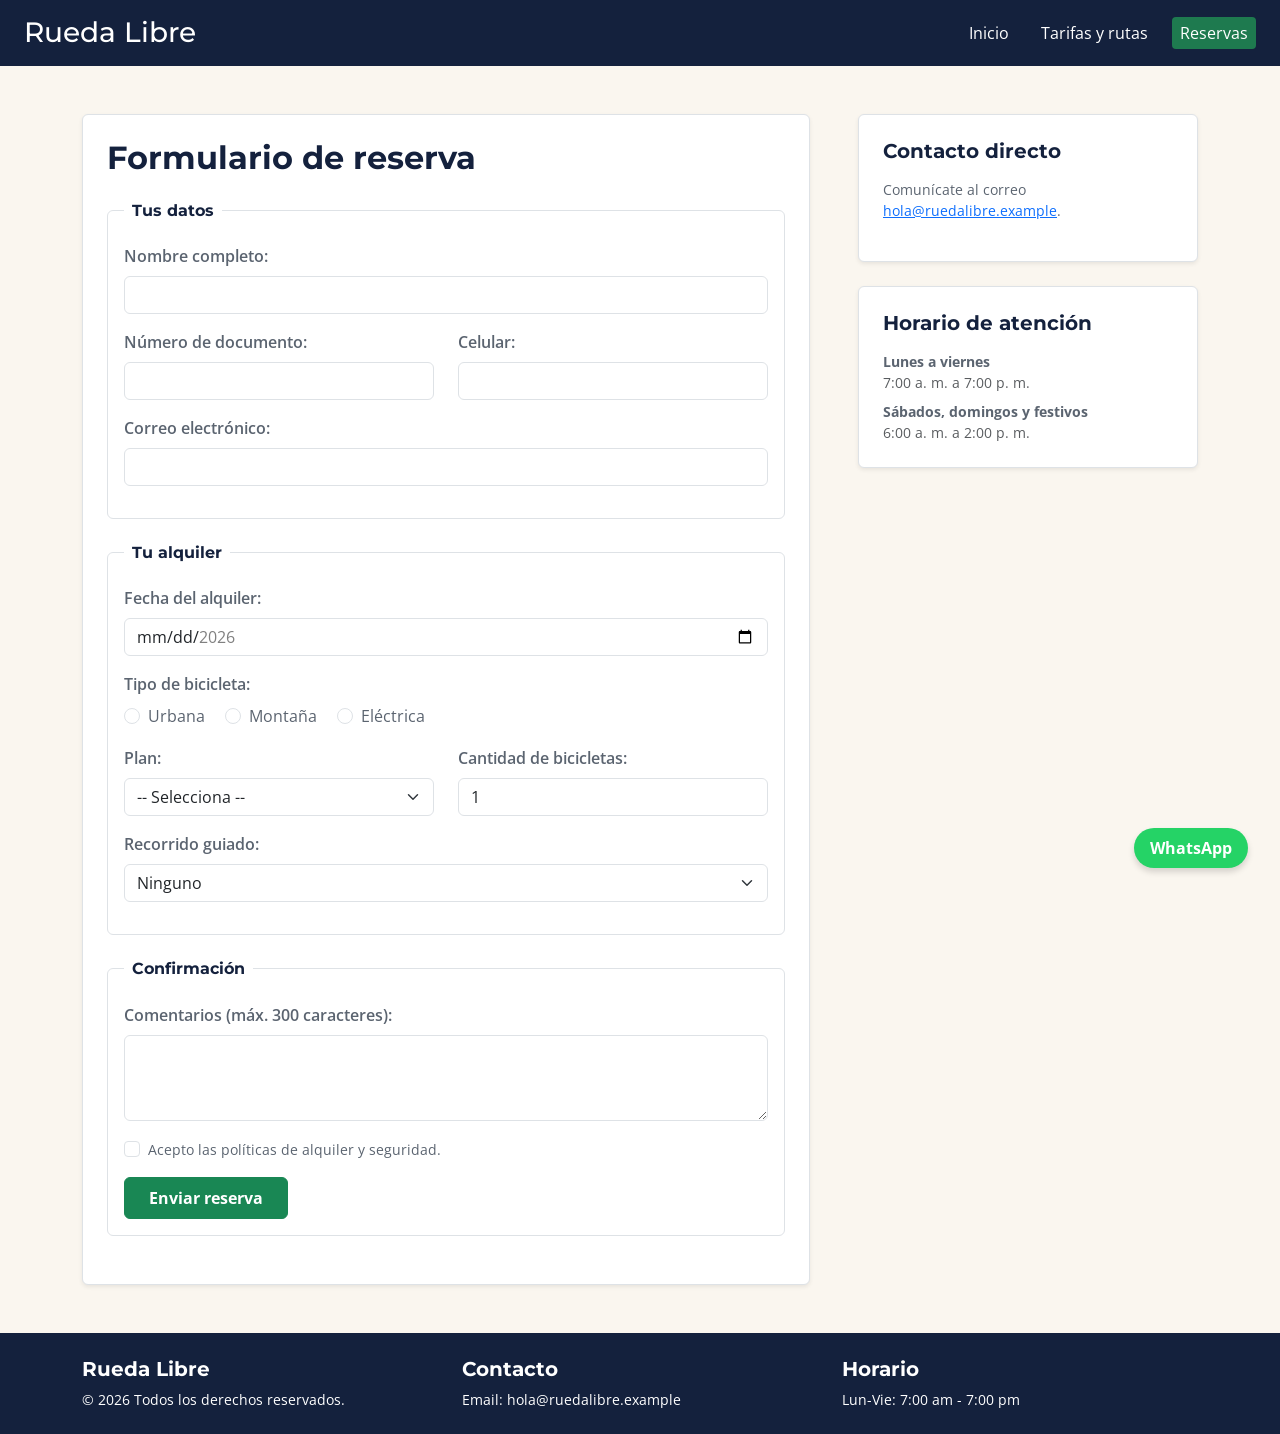
==== paginas/reservas.html @ 64394b45 "reorganizar codigo con bootstrap y adicion de imagenes" ====
<!DOCTYPE html>
<html lang="es">

<head>
    <meta charset="UTF-8">
    <meta name="viewport" content="width=device-width, initial-scale=1.0">
    <meta name="description" content="Reserva tu bicicleta o recorrido guiado en Rueda Libre de forma rápida y segura.">
    <title>Reservas | Rueda Libre</title>

    <link rel="preconnect" href="https://fonts.googleapis.com">
    <link rel="preconnect" href="https://fonts.gstatic.com" crossorigin>
    <link href="https://fonts.googleapis.com/css2?family=Montserrat:wght@700&family=Open+Sans:wght@400;600&display=swap"
        rel="stylesheet">

    <!-- Bootstrap 5.3 CSS CDN -->
    <link href="https://cdn.jsdelivr.net/npm/bootstrap@5.3.3/dist/css/bootstrap.min.css" rel="stylesheet"
        integrity="sha384-QWTKZyjpPEjISv5WaRU9OFeRpok6YctnYmDr5pNlyT2bRjXh0JMhjY6hW+ALEwIH" crossorigin="anonymous">

    <link rel="stylesheet" href="../css/styles.css">
</head>

<body class="bg-crema text-gris-asfalto">
    <header
        class="bg-azul-noche text-white py-3 px-4 d-flex flex-column flex-md-row justify-content-between align-items-center">
        <h1 class="h3 m-0 font-titulos text-white">Rueda Libre</h1>
        <nav aria-label="Navegación principal">
            <ul id="menu" class="nav gap-3 mt-2 mt-md-0">
                <li class="nav-item"><a href="../index.html" class="nav-link text-white px-2 py-1">Inicio</a></li>
                <li class="nav-item"><a href="tarifas.html" class="nav-link text-white px-2 py-1">Tarifas y rutas</a>
                </li>
                <li class="nav-item"><a href="reservas.html" class="nav-link text-white px-2 py-1 activo">Reservas</a>
                </li>
            </ul>
        </nav>
    </header>

    <main class="container my-5">
        <div class="row g-5">
            <!-- Formulario de reserva (Proporción 8/4 en md) -->
            <div class="col-12 col-md-8">
                <section class="bg-white p-4 rounded shadow-sm border">
                    <h2 class="fw-bold font-titulos text-azul-noche mb-4">Formulario de reserva</h2>
                    <form action="#" method="POST" class="needs-validation">
                        <fieldset class="mb-4 border p-3 rounded">
                            <legend class="float-none w-auto px-2 h6 fw-bold font-titulos text-azul-noche">Tus datos
                            </legend>

                            <div class="mb-3">
                                <label for="nombre" class="form-label fw-semibold">Nombre completo:</label>
                                <input type="text" id="nombre" name="nombre" class="form-control" required
                                    minlength="3">
                            </div>

                            <div class="row">
                                <div class="col-12 col-sm-6 mb-3">
                                    <label for="documento" class="form-label fw-semibold">Número de documento:</label>
                                    <input type="text" id="documento" name="documento" class="form-control" required
                                        pattern="[0-9]{6,10}" title="Entre 6 y 10 dígitos numéricos">
                                </div>
                                <div class="col-12 col-sm-6 mb-3">
                                    <label for="celular" class="form-label fw-semibold">Celular:</label>
                                    <input type="tel" id="celular" name="celular" class="form-control" required
                                        pattern="3[0-9]{9}" title="10 dígitos empezando por 3">
                                </div>
                            </div>

                            <div class="mb-3">
                                <label for="correo" class="form-label fw-semibold">Correo electrónico:</label>
                                <input type="email" id="correo" name="correo" class="form-control" required>
                            </div>
                        </fieldset>

                        <fieldset class="mb-4 border p-3 rounded">
                            <legend class="float-none w-auto px-2 h6 fw-bold font-titulos text-azul-noche">Tu alquiler
                            </legend>

                            <div class="mb-3">
                                <label for="fecha" class="form-label fw-semibold">Fecha del alquiler:</label>
                                <input type="date" id="fecha" name="fecha" class="form-control" min="2026-11-01"
                                    max="2026-12-31" required>
                            </div>

                            <div class="mb-3">
                                <label class="form-label fw-semibold d-block">Tipo de bicicleta:</label>
                                <div class="form-check form-check-inline">
                                    <input class="form-check-input" type="radio" name="tipo_bici" id="biciUrbana"
                                        value="urbana" required>
                                    <label class="form-check-label" for="biciUrbana">Urbana</label>
                                </div>
                                <div class="form-check form-check-inline">
                                    <input class="form-check-input" type="radio" name="tipo_bici" id="biciMontana"
                                        value="montana">
                                    <label class="form-check-label" for="biciMontana">Montaña</label>
                                </div>
                                <div class="form-check form-check-inline">
                                    <input class="form-check-input" type="radio" name="tipo_bici" id="biciElectrica"
                                        value="electrica">
                                    <label class="form-check-label" for="biciElectrica">Eléctrica</label>
                                </div>
                            </div>

                            <div class="row">
                                <div class="col-12 col-sm-6 mb-3">
                                    <label for="plan" class="form-label fw-semibold">Plan:</label>
                                    <select id="plan" name="plan" class="form-select" required>
                                        <option value="">-- Selecciona --</option>
                                        <option value="1h">1 hora</option>
                                        <option value="medio_dia">Medio día (4 h)</option>
                                        <option value="dia_completo">Día completo</option>
                                    </select>
                                </div>
                                <div class="col-12 col-sm-6 mb-3">
                                    <label for="cantidad" class="form-label fw-semibold">Cantidad de bicicletas:</label>
                                    <input type="number" id="cantidad" name="cantidad" class="form-control" min="1"
                                        max="6" value="1" required>
                                </div>
                            </div>

                            <div class="mb-3">
                                <label for="recorrido" class="form-label fw-semibold">Recorrido guiado:</label>
                                <select id="recorrido" name="recorrido" class="form-select">
                                    <option value="ninguno">Ninguno</option>
                                    <option value="rio_parques">Río y Parques</option>
                                    <option value="sabores_barrio">Sabores de Barrio</option>
                                    <option value="las_palmas">Reto Las Palmas</option>
                                </select>
                            </div>
                        </fieldset>

                        <fieldset class="mb-4 border p-3 rounded">
                            <legend class="float-none w-auto px-2 h6 fw-bold font-titulos text-azul-noche">Confirmación
                            </legend>

                            <div class="mb-3">
                                <label for="comentarios" class="form-label fw-semibold">Comentarios (máx. 300
                                    caracteres):</label>
                                <textarea id="comentarios" name="comentarios" class="form-control" rows="3"
                                    maxlength="300"></textarea>
                            </div>

                            <div class="mb-3 form-check">
                                <input type="checkbox" class="form-check-input" id="politicas" name="politicas"
                                    required>
                                <label class="form-check-label small" for="politicas">Acepto las políticas de alquiler y
                                    seguridad.</label>
                            </div>

                            <button type="submit" class="btn btn-success fw-bold px-4 py-2">Enviar reserva</button>
                        </fieldset>
                    </form>
                </section>
            </div>

            <!-- Información de contacto y horario -->
            <div class="col-12 col-md-4">
                <section class="p-4 bg-white rounded shadow-sm border mb-4">
                    <h3 class="h5 fw-bold font-titulos text-azul-noche mb-3">Contacto directo</h3>
                    <p class="small">Comunícate al correo <a
                            href="mailto:hola@ruedalibre.example">hola@ruedalibre.example</a>.</p>
                </section>

                <section class="p-4 bg-white rounded shadow-sm border">
                    <h3 class="h5 fw-bold font-titulos text-azul-noche mb-3">Horario de atención</h3>
                    <dl class="small mb-0">
                        <dt class="fw-bold">Lunes a viernes</dt>
                        <dd class="text-muted mb-2">7:00 a. m. a 7:00 p. m.</dd>
                        <dt class="fw-bold">Sábados, domingos y festivos</dt>
                        <dd class="text-muted mb-0">6:00 a. m. a 2:00 p. m.</dd>
                    </dl>
                </section>
            </div>
        </div>
    </main>

    <a href="https://wa.me/573000000000" class="whatsapp-flotante" target="_blank" rel="noopener">WhatsApp</a>

    <footer class="bg-azul-noche text-white py-4 px-5">
        <div class="container">
            <div class="row g-4">
                <div class="col-12 col-md-4">
                    <h3 class="h5 fw-bold font-titulos text-white">Rueda Libre</h3>
                    <p class="small m-0">© 2026 Todos los derechos reservados.</p>
                </div>
                <div class="col-12 col-md-4">
                    <h3 class="h5 fw-bold font-titulos text-white">Contacto</h3>
                    <p class="small m-0">Email: hola@ruedalibre.example</p>
                </div>
                <div class="col-12 col-md-4">
                    <h3 class="h5 fw-bold font-titulos text-white">Horario</h3>
                    <p class="small m-0">Lun-Vie: 7:00 am - 7:00 pm</p>
                </div>
            </div>
        </div>
    </footer>

    <script src="https://cdn.jsdelivr.net/npm/bootstrap@5.3.3/dist/js/bootstrap.bundle.min.js"
        integrity="sha384-YvpcrYf0tY3lHB60NNkmXc5s98+Y8z8N1b/j1lC1k096+g52+l9u33" crossorigin="anonymous"></script>
</body>

</html>
---- css/styles.css ----
:root {
    --verde-ruta: #1E7A4F;
    --naranja-pedal: #F39A2B;
    --azul-noche: #14213D;
    --crema: #FAF6EF;
    --gris-asfalto: #5B6470;
    --blanco: #FFFFFF;

    --fuente-titulos: 'Montserrat', sans-serif;
    --fuente-texto: 'Open Sans', sans-serif;
}

/* Clases utilitarias de marca aplicadas con variables */
.font-titulos {
    font-family: var(--fuente-titulos) !important;
}

body {
    font-family: var(--fuente-texto) !important;
}

.bg-crema {
    background-color: var(--crema) !important;
}

.bg-azul-noche {
    background-color: var(--azul-noche) !important;
}

.bg-verde-ruta {
    background-color: var(--verde-ruta) !important;
}

.bg-naranja-pedal {
    background-color: var(--naranja-pedal) !important;
}

.text-gris-asfalto {
    color: var(--gris-asfalto) !important;
}

.text-azul-noche {
    color: var(--azul-noche) !important;
}

.text-verde-ruta {
    color: var(--verde-ruta) !important;
}

.text-naranja-pedal {
    color: var(--naranja-pedal) !important;
}

#menu a.activo,
#menu a:hover {
    background-color: var(--verde-ruta);
    border-radius: 4px;
}


.whatsapp-flotante {
    position: fixed;
    bottom: 2rem;
    right: 2rem;
    background-color: #25D366;
    color: #FFFFFF;
    padding: 0.5rem 1rem;
    border-radius: 50px;
    text-decoration: none;
    font-weight: 700;
    box-shadow: 0 4px 6px rgba(0, 0, 0, 0.15);
    z-index: 1000;
}

.whatsapp-flotante:hover {
    background-color: #1EBE5D;
    color: #FFFFFF;
}

#nuestra-flota .card-img-top,
#galeria-rutas-seccion .card-img-top,
#servicios .card-img-top {
    width: 100%;
    height: 250px;
    object-fit: cover;
    object-position: center;
    display: block;
}


#nuestra-flota .card,
#galeria-rutas-seccion .card,
#servicios .card {
    height: 100%;
    overflow: hidden;
    border-radius: 12px;
}


#nuestra-flota .card-body {
    display: flex;
    flex-direction: column;
    flex-grow: 1;
}

/* Botones de reserva alineados abajo */
#nuestra-flota .card-body .btn {
    margin-top: auto;
}

/* Imágenes de servicios al final de las tarjetas */
#servicios .card-img-top {
    margin-top: auto;
    border-radius: 8px;
}

#nuestra-flota .card-img-top {
    object-fit: contain;
    background-color: #ffffff;
}


@media (max-width: 576px) {

    #nuestra-flota .card-img-top,
    #galeria-rutas-seccion .card-img-top,
    #servicios .card-img-top {
        height: 220px;
    }
}
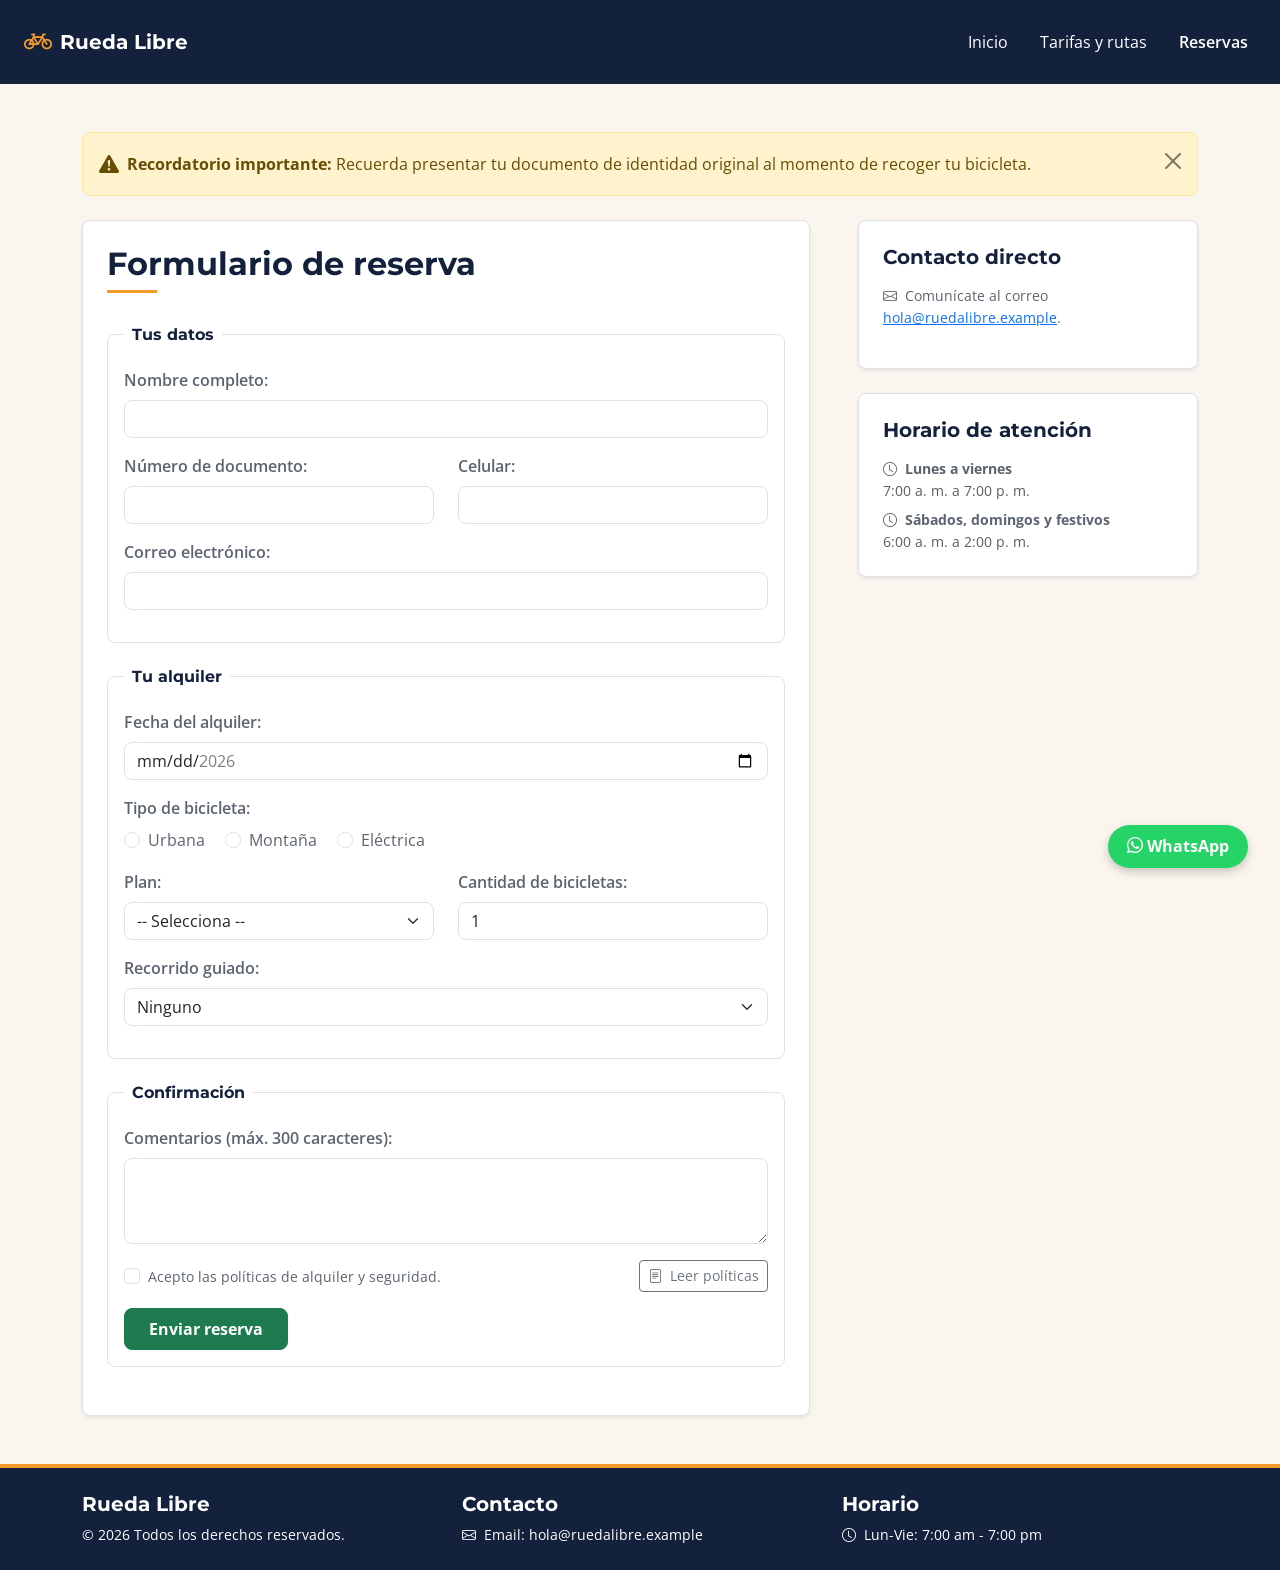
==== commit 76046447: "migracion  completa a boostrap desarrollo de carrusel y responsive" ====
--- a/paginas/reservas.html
+++ b/paginas/reservas.html
@@ -1,101 +1,128 @@
 <!DOCTYPE html>
 <html lang="es">
-
 <head>
     <meta charset="UTF-8">
     <meta name="viewport" content="width=device-width, initial-scale=1.0">
-    <meta name="description" content="Reserva tu bicicleta o recorrido guiado en Rueda Libre de forma rápida y segura.">
+    <meta name="description" content="Reserva tu bicicleta en Rueda Libre de forma rápida y segura.">
     <title>Reservas | Rueda Libre</title>
 
     <link rel="preconnect" href="https://fonts.googleapis.com">
     <link rel="preconnect" href="https://fonts.gstatic.com" crossorigin>
-    <link href="https://fonts.googleapis.com/css2?family=Montserrat:wght@700&family=Open+Sans:wght@400;600&display=swap"
-        rel="stylesheet">
-
-    <!-- Bootstrap 5.3 CSS CDN -->
-    <link href="https://cdn.jsdelivr.net/npm/bootstrap@5.3.3/dist/css/bootstrap.min.css" rel="stylesheet"
-        integrity="sha384-QWTKZyjpPEjISv5WaRU9OFeRpok6YctnYmDr5pNlyT2bRjXh0JMhjY6hW+ALEwIH" crossorigin="anonymous">
-
+    <link href="https://fonts.googleapis.com/css2?family=Montserrat:wght@700&family=Open+Sans:wght@400;600&display=swap" rel="stylesheet">
+    
+    <link href="https://cdn.jsdelivr.net/npm/bootstrap@5.3.3/dist/css/bootstrap.min.css" rel="stylesheet" integrity="sha384-QWTKZyjpPEjISv5WaRU9OFeRpok6YctnYmDr5pNlyT2bRjXh0JMhjY6hW+ALEwIH" crossorigin="anonymous">
+    
+    <link rel="stylesheet" href="https://cdn.jsdelivr.net/npm/bootstrap-icons@1.11.3/font/bootstrap-icons.min.css">
+    
     <link rel="stylesheet" href="../css/styles.css">
 </head>
-
 <body class="bg-crema text-gris-asfalto">
-    <header
-        class="bg-azul-noche text-white py-3 px-4 d-flex flex-column flex-md-row justify-content-between align-items-center">
-        <h1 class="h3 m-0 font-titulos text-white">Rueda Libre</h1>
-        <nav aria-label="Navegación principal">
-            <ul id="menu" class="nav gap-3 mt-2 mt-md-0">
-                <li class="nav-item"><a href="../index.html" class="nav-link text-white px-2 py-1">Inicio</a></li>
-                <li class="nav-item"><a href="tarifas.html" class="nav-link text-white px-2 py-1">Tarifas y rutas</a>
-                </li>
-                <li class="nav-item"><a href="reservas.html" class="nav-link text-white px-2 py-1 activo">Reservas</a>
-                </li>
-            </ul>
+    <header>
+        <nav class="navbar navbar-expand-lg bg-azul-noche navbar-dark py-3 px-4">
+            <div class="container-fluid p-0">
+                <a class="navbar-brand font-titulos text-white fw-bold d-flex align-items-center gap-2" href="../index.html">
+                    <i class="bi bi-bicycle text-naranja-pedal fs-3" aria-hidden="true"></i>
+                    <span>Rueda Libre</span>
+                </a>
+                <button class="navbar-toggler" type="button" data-bs-toggle="collapse" data-bs-target="#navbarNavegacion" aria-controls="navbarNavegacion" aria-expanded="false" aria-label="Abrir o cerrar menú de navegación">
+                    <span class="navbar-toggler-icon"></span>
+                </button>
+                <div class="collapse navbar-collapse" id="navbarNavegacion">
+                    <ul class="navbar-nav ms-auto gap-lg-3 mt-3 mt-lg-0">
+                        <li class="nav-item">
+                            <a class="nav-link text-white" href="../index.html">Inicio</a>
+                        </li>
+                        <li class="nav-item">
+                            <a class="nav-link text-white" href="tarifas.html">Tarifas y rutas</a>
+                        </li>
+                        <li class="nav-item">
+                            <a class="nav-link text-white fw-semibold active" aria-current="page" href="reservas.html">Reservas</a>
+                        </li>
+                    </ul>
+                </div>
+            </div>
         </nav>
     </header>
 
     <main class="container my-5">
+        <!-- Alerta informativa que se puede cerrar -->
+        <div class="alert alert-warning alert-dismissible fade show d-flex align-items-center gap-2 mb-4" role="alert">
+            <i class="bi bi-exclamation-triangle-fill fs-5 text-warning-emphasis" aria-hidden="true"></i>
+            <div>
+                <strong>Recordatorio importante:</strong> Recuerda presentar tu documento de identidad original al momento de recoger tu bicicleta.
+            </div>
+            <button type="button" class="btn-close" data-bs-dismiss="alert" aria-label="Cerrar aviso"></button>
+        </div>
+
         <div class="row g-5">
-            <!-- Formulario de reserva (Proporción 8/4 en md) -->
             <div class="col-12 col-md-8">
                 <section class="bg-white p-4 rounded shadow-sm border">
-                    <h2 class="fw-bold font-titulos text-azul-noche mb-4">Formulario de reserva</h2>
-                    <form action="#" method="POST" class="needs-validation">
+                    <h2 class="fw-bold font-titulos text-azul-noche titulo-seccion mb-4">Formulario de reserva</h2>
+                    <form action="#" method="POST" class="needs-validation" novalidate>
                         <fieldset class="mb-4 border p-3 rounded">
-                            <legend class="float-none w-auto px-2 h6 fw-bold font-titulos text-azul-noche">Tus datos
-                            </legend>
+                            <legend class="float-none w-auto px-2 h6 fw-bold font-titulos text-azul-noche">Tus datos</legend>
 
                             <div class="mb-3">
                                 <label for="nombre" class="form-label fw-semibold">Nombre completo:</label>
-                                <input type="text" id="nombre" name="nombre" class="form-control" required
-                                    minlength="3">
+                                <input type="text" id="nombre" name="nombre" class="form-control" required minlength="3">
+                                <div class="invalid-feedback">
+                                    Por favor ingresa tu nombre completo (mínimo 3 caracteres).
+                                </div>
                             </div>
 
                             <div class="row">
                                 <div class="col-12 col-sm-6 mb-3">
                                     <label for="documento" class="form-label fw-semibold">Número de documento:</label>
-                                    <input type="text" id="documento" name="documento" class="form-control" required
-                                        pattern="[0-9]{6,10}" title="Entre 6 y 10 dígitos numéricos">
+                                    <input type="text" id="documento" name="documento" class="form-control" required pattern="[0-9]{6,10}" title="Entre 6 y 10 dígitos numéricos">
+                                    <div class="invalid-feedback">
+                                        Ingresa un documento válido (entre 6 y 10 números, sin puntos ni espacios).
+                                    </div>
                                 </div>
                                 <div class="col-12 col-sm-6 mb-3">
                                     <label for="celular" class="form-label fw-semibold">Celular:</label>
-                                    <input type="tel" id="celular" name="celular" class="form-control" required
-                                        pattern="3[0-9]{9}" title="10 dígitos empezando por 3">
+                                    <input type="tel" id="celular" name="celular" class="form-control" required pattern="3[0-9]{9}" title="10 dígitos empezando por 3">
+                                    <div class="invalid-feedback">
+                                        Ingresa un número celular de Colombia válido (10 dígitos comenzando por 3).
+                                    </div>
                                 </div>
                             </div>
 
                             <div class="mb-3">
                                 <label for="correo" class="form-label fw-semibold">Correo electrónico:</label>
                                 <input type="email" id="correo" name="correo" class="form-control" required>
+                                <div class="invalid-feedback">
+                                    Por favor ingresa un correo electrónico válido (ejemplo: usuario@correo.com).
+                                </div>
                             </div>
                         </fieldset>
 
                         <fieldset class="mb-4 border p-3 rounded">
-                            <legend class="float-none w-auto px-2 h6 fw-bold font-titulos text-azul-noche">Tu alquiler
-                            </legend>
+                            <legend class="float-none w-auto px-2 h6 fw-bold font-titulos text-azul-noche">Tu alquiler</legend>
 
                             <div class="mb-3">
                                 <label for="fecha" class="form-label fw-semibold">Fecha del alquiler:</label>
-                                <input type="date" id="fecha" name="fecha" class="form-control" min="2026-11-01"
-                                    max="2026-12-31" required>
+                                <input type="date" id="fecha" name="fecha" class="form-control" min="2026-11-01" max="2026-12-31" required>
+                                <div class="invalid-feedback">
+                                    Selecciona una fecha válida dentro del rango permitido (noviembre - diciembre de 2026).
+                                </div>
                             </div>
 
                             <div class="mb-3">
                                 <label class="form-label fw-semibold d-block">Tipo de bicicleta:</label>
                                 <div class="form-check form-check-inline">
-                                    <input class="form-check-input" type="radio" name="tipo_bici" id="biciUrbana"
-                                        value="urbana" required>
+                                    <input class="form-check-input" type="radio" name="tipo_bici" id="biciUrbana" value="urbana" required>
                                     <label class="form-check-label" for="biciUrbana">Urbana</label>
                                 </div>
                                 <div class="form-check form-check-inline">
-                                    <input class="form-check-input" type="radio" name="tipo_bici" id="biciMontana"
-                                        value="montana">
+                                    <input class="form-check-input" type="radio" name="tipo_bici" id="biciMontana" value="montana">
                                     <label class="form-check-label" for="biciMontana">Montaña</label>
                                 </div>
                                 <div class="form-check form-check-inline">
-                                    <input class="form-check-input" type="radio" name="tipo_bici" id="biciElectrica"
-                                        value="electrica">
+                                    <input class="form-check-input" type="radio" name="tipo_bici" id="biciElectrica" value="electrica">
                                     <label class="form-check-label" for="biciElectrica">Eléctrica</label>
+                                </div>
+                                <div class="invalid-feedback">
+                                    Debes elegir una opción de bicicleta.
                                 </div>
                             </div>
 
@@ -108,11 +135,16 @@
                                         <option value="medio_dia">Medio día (4 h)</option>
                                         <option value="dia_completo">Día completo</option>
                                     </select>
+                                    <div class="invalid-feedback">
+                                        Por favor elige un plan de alquiler.
+                                    </div>
                                 </div>
                                 <div class="col-12 col-sm-6 mb-3">
                                     <label for="cantidad" class="form-label fw-semibold">Cantidad de bicicletas:</label>
-                                    <input type="number" id="cantidad" name="cantidad" class="form-control" min="1"
-                                        max="6" value="1" required>
+                                    <input type="number" id="cantidad" name="cantidad" class="form-control" min="1" max="6" value="1" required>
+                                    <div class="invalid-feedback">
+                                        Ingresa una cantidad válida de bicicletas (entre 1 y 6).
+                                    </div>
                                 </div>
                             </div>
 
@@ -128,24 +160,27 @@
                         </fieldset>
 
                         <fieldset class="mb-4 border p-3 rounded">
-                            <legend class="float-none w-auto px-2 h6 fw-bold font-titulos text-azul-noche">Confirmación
-                            </legend>
-
-                            <div class="mb-3">
-                                <label for="comentarios" class="form-label fw-semibold">Comentarios (máx. 300
-                                    caracteres):</label>
-                                <textarea id="comentarios" name="comentarios" class="form-control" rows="3"
-                                    maxlength="300"></textarea>
-                            </div>
-
-                            <div class="mb-3 form-check">
-                                <input type="checkbox" class="form-check-input" id="politicas" name="politicas"
-                                    required>
-                                <label class="form-check-label small" for="politicas">Acepto las políticas de alquiler y
-                                    seguridad.</label>
-                            </div>
-
-                            <button type="submit" class="btn btn-success fw-bold px-4 py-2">Enviar reserva</button>
+                            <legend class="float-none w-auto px-2 h6 fw-bold font-titulos text-azul-noche">Confirmación</legend>
+
+                            <div class="mb-3">
+                                <label for="comentarios" class="form-label fw-semibold">Comentarios (máx. 300 caracteres):</label>
+                                <textarea id="comentarios" name="comentarios" class="form-control" rows="3" maxlength="300"></textarea>
+                            </div>
+
+                            <div class="mb-3 form-check d-flex align-items-center gap-2 flex-wrap">
+                                <div>
+                                    <input type="checkbox" class="form-check-input" id="politicas" name="politicas" required>
+                                    <label class="form-check-label small" for="politicas">Acepto las políticas de alquiler y seguridad.</label>
+                                </div>
+                                <button type="button" class="btn btn-outline-secondary btn-sm ms-auto" data-bs-toggle="modal" data-bs-target="#modalPoliticas">
+                                    <i class="bi bi-file-text me-1" aria-hidden="true"></i> Leer políticas
+                                </button>
+                                <div class="invalid-feedback w-100">
+                                    Debes aceptar las políticas para continuar.
+                                </div>
+                            </div>
+
+                            <button type="submit" class="btn btn-primary fw-bold px-4 py-2">Enviar reserva</button>
                         </fieldset>
                     </form>
                 </section>
@@ -155,16 +190,15 @@
             <div class="col-12 col-md-4">
                 <section class="p-4 bg-white rounded shadow-sm border mb-4">
                     <h3 class="h5 fw-bold font-titulos text-azul-noche mb-3">Contacto directo</h3>
-                    <p class="small">Comunícate al correo <a
-                            href="mailto:hola@ruedalibre.example">hola@ruedalibre.example</a>.</p>
+                    <p class="small"><i class="bi bi-envelope me-1" aria-hidden="true"></i> Comunícate al correo <a href="mailto:hola@ruedalibre.example">hola@ruedalibre.example</a>.</p>
                 </section>
 
                 <section class="p-4 bg-white rounded shadow-sm border">
                     <h3 class="h5 fw-bold font-titulos text-azul-noche mb-3">Horario de atención</h3>
                     <dl class="small mb-0">
-                        <dt class="fw-bold">Lunes a viernes</dt>
+                        <dt class="fw-bold"><i class="bi bi-clock me-1" aria-hidden="true"></i> Lunes a viernes</dt>
                         <dd class="text-muted mb-2">7:00 a. m. a 7:00 p. m.</dd>
-                        <dt class="fw-bold">Sábados, domingos y festivos</dt>
+                        <dt class="fw-bold"><i class="bi bi-clock me-1" aria-hidden="true"></i> Sábados, domingos y festivos</dt>
                         <dd class="text-muted mb-0">6:00 a. m. a 2:00 p. m.</dd>
                     </dl>
                 </section>
@@ -172,9 +206,36 @@
         </div>
     </main>
 
-    <a href="https://wa.me/573000000000" class="whatsapp-flotante" target="_blank" rel="noopener">WhatsApp</a>
-
-    <footer class="bg-azul-noche text-white py-4 px-5">
+    <!-- Modal de Políticas de alquiler -->
+    <div class="modal fade" id="modalPoliticas" tabindex="-1" aria-labelledby="modalPoliticasLabel" aria-hidden="true">
+        <div class="modal-dialog modal-dialog-centered">
+            <div class="modal-content">
+                <div class="modal-header bg-azul-noche text-white">
+                    <h1 class="modal-title h5 font-titulos text-white" id="modalPoliticasLabel">Políticas de alquiler y seguridad</h1>
+                    <button type="button" class="btn-close btn-close-white" data-bs-dismiss="modal" aria-label="Cerrar modal"></button>
+                </div>
+                <div class="modal-body">
+                    <ol class="lh-lg mb-0">
+                        <li>Presenta tu documento de identidad original al recoger la bicicleta.</li>
+                        <li>Revisa la bicicleta con el asesor antes de salir.</li>
+                        <li>Cada 15 minutos de retraso en la devolución tienen un recargo de $5.000.</li>
+                        <li>Los daños por mal uso se cobran según el costo de la reparación.</li>
+                        <li>Los menores de edad deben estar acompañados por un adulto responsable.</li>
+                    </ol>
+                </div>
+                <div class="modal-footer">
+                    <button type="button" class="btn btn-outline-secondary" data-bs-dismiss="modal">Entendido</button>
+                </div>
+            </div>
+        </div>
+    </div>
+
+    <!-- Botón flotante WhatsApp -->
+    <a href="https://wa.me/573000000000" class="whatsapp-flotante" target="_blank" rel="noopener" aria-label="Contactar por WhatsApp">
+        <i class="bi bi-whatsapp me-1" aria-hidden="true"></i> WhatsApp
+    </a>
+
+    <footer class="footer-custom bg-azul-noche text-white py-4 px-5">
         <div class="container">
             <div class="row g-4">
                 <div class="col-12 col-md-4">
@@ -183,18 +244,33 @@
                 </div>
                 <div class="col-12 col-md-4">
                     <h3 class="h5 fw-bold font-titulos text-white">Contacto</h3>
-                    <p class="small m-0">Email: hola@ruedalibre.example</p>
+                    <p class="small m-0"><i class="bi bi-envelope me-1" aria-hidden="true"></i> Email: hola@ruedalibre.example</p>
                 </div>
                 <div class="col-12 col-md-4">
                     <h3 class="h5 fw-bold font-titulos text-white">Horario</h3>
-                    <p class="small m-0">Lun-Vie: 7:00 am - 7:00 pm</p>
+                    <p class="small m-0"><i class="bi bi-clock me-1" aria-hidden="true"></i> Lun-Vie: 7:00 am - 7:00 pm</p>
                 </div>
             </div>
         </div>
     </footer>
 
-    <script src="https://cdn.jsdelivr.net/npm/bootstrap@5.3.3/dist/js/bootstrap.bundle.min.js"
-        integrity="sha384-YvpcrYf0tY3lHB60NNkmXc5s98+Y8z8N1b/j1lC1k096+g52+l9u33" crossorigin="anonymous"></script>
+    <!-- Bootstrap 5.3 JS Bundle -->    
+<script src="https://cdn.jsdelivr.net/npm/bootstrap@5.3.3/dist/js/bootstrap.bundle.min.js"></script>
+    <!-- Script de validación de campos del formulario -->
+    <script>
+        (() => {
+            'use strict'
+            const forms = document.querySelectorAll('.needs-validation')
+            Array.from(forms).forEach(form => {
+                form.addEventListener('submit', event => {
+                    if (!form.checkValidity()) {
+                        event.preventDefault()
+                        event.stopPropagation()
+                    }
+                    form.classList.add('was-validated')
+                }, false)
+            })
+        })()
+    </script>
 </body>
-
 </html>
--- a/css/styles.css
+++ b/css/styles.css
@@ -1,75 +1,119 @@
 :root {
+    /* Paleta de colores de marca */
     --verde-ruta: #1E7A4F;
+    --verde-ruta-rgb: 30, 122, 79;
     --naranja-pedal: #F39A2B;
     --azul-noche: #14213D;
     --crema: #FAF6EF;
     --gris-asfalto: #5B6470;
     --blanco: #FFFFFF;
 
+    /* Sobrescritura de variables globales de Bootstrap */
+    --bs-primary: var(--verde-ruta);
+    --bs-primary-rgb: var(--verde-ruta-rgb);
+    --bs-link-color: var(--verde-ruta);
+    --bs-link-hover-color: #145537;
+    --bs-body-font-family: 'Open Sans', sans-serif;
+    --bs-border-radius: 8px;
+
+    /* Fuentes de la marca */
     --fuente-titulos: 'Montserrat', sans-serif;
     --fuente-texto: 'Open Sans', sans-serif;
 }
 
-/* Clases utilitarias de marca aplicadas con variables */
-.font-titulos {
-    font-family: var(--fuente-titulos) !important;
+/* Personalización del botón primario (Verde Ruta) */
+.btn-primary {
+    --bs-btn-bg: var(--verde-ruta);
+    --bs-btn-border-color: var(--verde-ruta);
+    --bs-btn-hover-bg: #145537;
+    --bs-btn-hover-border-color: #145537;
+    --bs-btn-active-bg: #0e3d27;
+    --bs-btn-active-border-color: #0e3d27;
+    --bs-btn-color: #FFFFFF;
 }
 
-body {
-    font-family: var(--fuente-texto) !important;
+/* Variante propia para Naranja Pedal */
+.btn-naranja {
+    --bs-btn-bg: var(--naranja-pedal);
+    --bs-btn-border-color: var(--naranja-pedal);
+    --bs-btn-hover-bg: #d88015;
+    --bs-btn-hover-border-color: #d88015;
+    --bs-btn-active-bg: #bd6e0f;
+    --bs-btn-active-border-color: #bd6e0f;
+    --bs-btn-color: #14213D;
+}
+
+/* Clases utilitarias de marca */
+.font-titulos {
+    font-family: var(--fuente-titulos);
 }
 
 .bg-crema {
-    background-color: var(--crema) !important;
+    background-color: var(--crema);
 }
 
 .bg-azul-noche {
-    background-color: var(--azul-noche) !important;
+    background-color: var(--azul-noche);
 }
 
 .bg-verde-ruta {
-    background-color: var(--verde-ruta) !important;
+    background-color: var(--verde-ruta);
 }
 
 .bg-naranja-pedal {
-    background-color: var(--naranja-pedal) !important;
+    background-color: var(--naranja-pedal);
 }
 
 .text-gris-asfalto {
-    color: var(--gris-asfalto) !important;
+    color: var(--gris-asfalto);
 }
 
 .text-azul-noche {
-    color: var(--azul-noche) !important;
+    color: var(--azul-noche);
 }
 
 .text-verde-ruta {
-    color: var(--verde-ruta) !important;
+    color: var(--verde-ruta);
 }
 
 .text-naranja-pedal {
-    color: var(--naranja-pedal) !important;
+    color: var(--naranja-pedal);
 }
 
-#menu a.activo,
-#menu a:hover {
-    background-color: var(--verde-ruta);
-    border-radius: 4px;
+/* Estilos de títulos y footer */
+.titulo-seccion {
+    position: relative;
+    padding-bottom: 0.5rem;
 }
 
+.titulo-seccion::after {
+    content: '';
+    display: block;
+    width: 50px;
+    height: 3px;
+    background-color: var(--naranja-pedal);
+    margin-top: 0.4rem;
+}
 
+.footer-custom {
+    border-top: 4px solid var(--naranja-pedal);
+}
+
+/* Botón flotante WhatsApp */
 .whatsapp-flotante {
     position: fixed;
     bottom: 2rem;
     right: 2rem;
     background-color: #25D366;
     color: #FFFFFF;
-    padding: 0.5rem 1rem;
+    padding: 0.6rem 1.2rem;
     border-radius: 50px;
     text-decoration: none;
     font-weight: 700;
-    box-shadow: 0 4px 6px rgba(0, 0, 0, 0.15);
+    box-shadow: 0 4px 10px rgba(0, 0, 0, 0.2);
     z-index: 1000;
+    display: flex;
+    align-items: center;
 }
 
 .whatsapp-flotante:hover {
@@ -77,54 +121,59 @@
     color: #FFFFFF;
 }
 
+/* Dimensiones de imágenes en Cards */
 #nuestra-flota .card-img-top,
 #galeria-rutas-seccion .card-img-top,
 #servicios .card-img-top {
     width: 100%;
-    height: 250px;
+    height: 220px;
     object-fit: cover;
     object-position: center;
-    display: block;
-}
-
-
-#nuestra-flota .card,
-#galeria-rutas-seccion .card,
-#servicios .card {
-    height: 100%;
-    overflow: hidden;
-    border-radius: 12px;
-}
-
-
-#nuestra-flota .card-body {
-    display: flex;
-    flex-direction: column;
-    flex-grow: 1;
-}
-
-/* Botones de reserva alineados abajo */
-#nuestra-flota .card-body .btn {
-    margin-top: auto;
-}
-
-/* Imágenes de servicios al final de las tarjetas */
-#servicios .card-img-top {
-    margin-top: auto;
-    border-radius: 8px;
 }
 
 #nuestra-flota .card-img-top {
     object-fit: contain;
-    background-color: #ffffff;
+    background-color: #FFFFFF;
 }
 
+.banner-carrusel {
+    height: 380px;
+    object-fit: cover;
+    object-position: center;
+}
 
-@media (max-width: 576px) {
+#carruselPromociones .carousel-caption {
+    background-color: rgba(20, 33, 61, 0.85);
+    border-radius: 8px;
+    text-align: left;
+}
 
-    #nuestra-flota .card-img-top,
-    #galeria-rutas-seccion .card-img-top,
-    #servicios .card-img-top {
+/* Ajustes exclusivos para celulares y pantallas muy pequeñas (<= 767px) */
+@media (max-width: 767.98px) {
+    .banner-carrusel {
         height: 220px;
     }
+
+    #carruselPromociones .carousel-caption {
+        position: relative !important;
+        right: 0 !important;
+        left: 0 !important;
+        bottom: 0 !important;
+        padding: 1.25rem 1rem 2.5rem 1rem !important;
+        background-color: var(--azul-noche) !important;
+        border-radius: 0 !important;
+        text-align: center !important;
+    }
+
+    #carruselPromociones .carousel-caption h3 {
+        font-size: 1.1rem;
+    }
+
+    #carruselPromociones .carousel-caption p {
+        font-size: 0.85rem;
+    }
+
+    #carruselPromociones .carousel-indicators {
+        margin-bottom: 0.5rem;
+    }
 }
